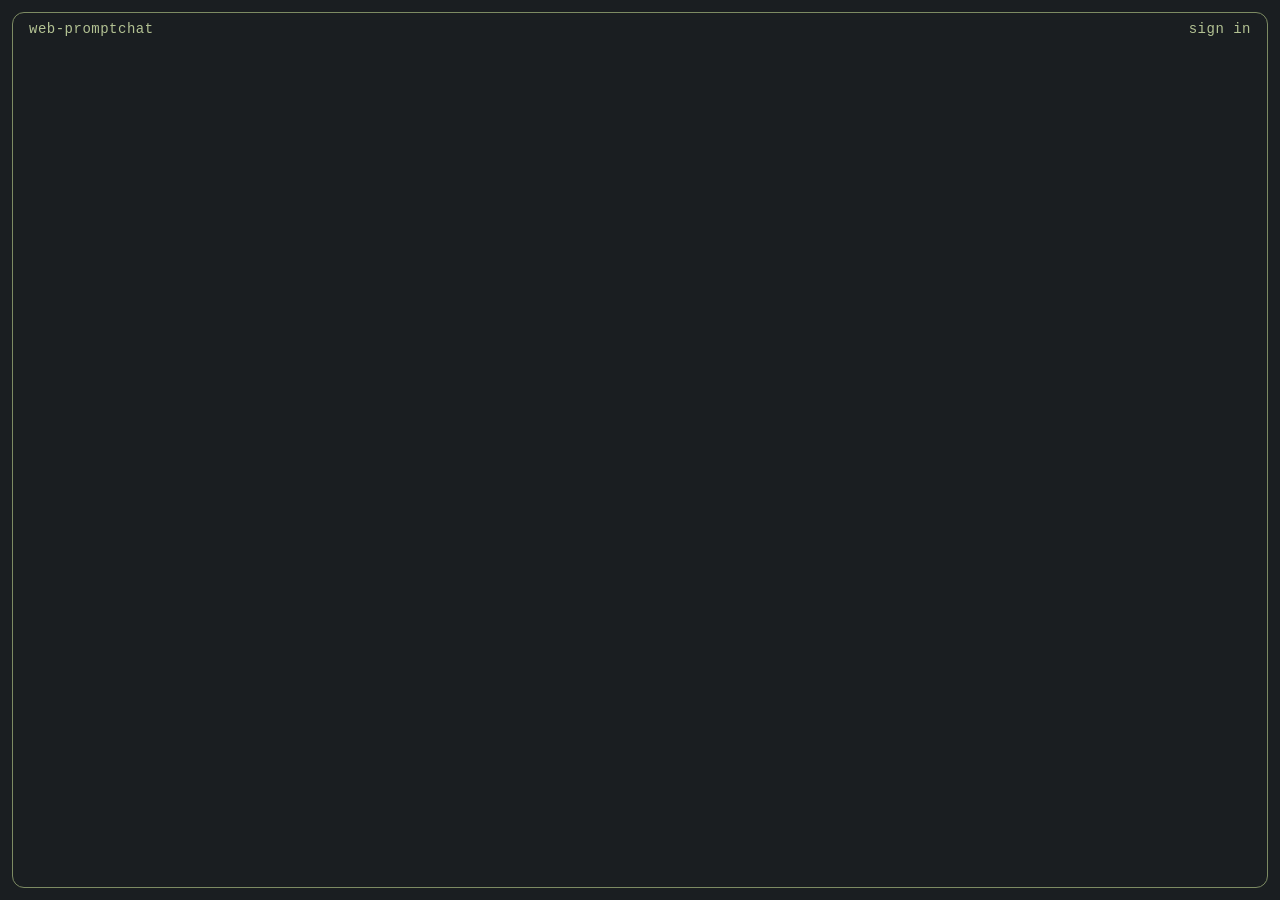
==== landing/index.html @ 28737ecd "Add initial HTML structure for landing page" ====
<!DOCTYPE html>
<html lang="en">
<head>
    <meta charset="UTF-8">
    <meta name="viewport" content="width=device-width, initial-scale=1.0">
    <title>web-promptchat</title>
    <style>
        * {
            box-sizing: border-box;
            margin: 0;
            padding: 0;
        }

        body {
            background-color: #1a1e21;
            font-family: 'Courier New', Courier, monospace;
            min-height: 100vh;
            padding: 12px;
            color: #b3c293;
        }

        .container {
            border: 1px solid #7d8b63;
            border-radius: 12px;
            min-height: calc(100vh - 24px);
            padding: 8px 16px;
        }

        .navbar {
            display: flex;
            justify-content: space-between;
            align-items: center;
            font-size: 14px;
            letter-spacing: 0.5px;
        }

        .nav-link {
            color: #b3c293;
            text-decoration: none;
            cursor: pointer;
        }

        .nav-link:hover {
            opacity: 0.8;
        }
    </style>
</head>
<body>
    <div class="container">
        <nav class="navbar">
            <a href="#" class="nav-link">web-promptchat</a>
            <a href="#" class="nav-link">sign in</a>
        </nav>
    </div>
</body>
</html>
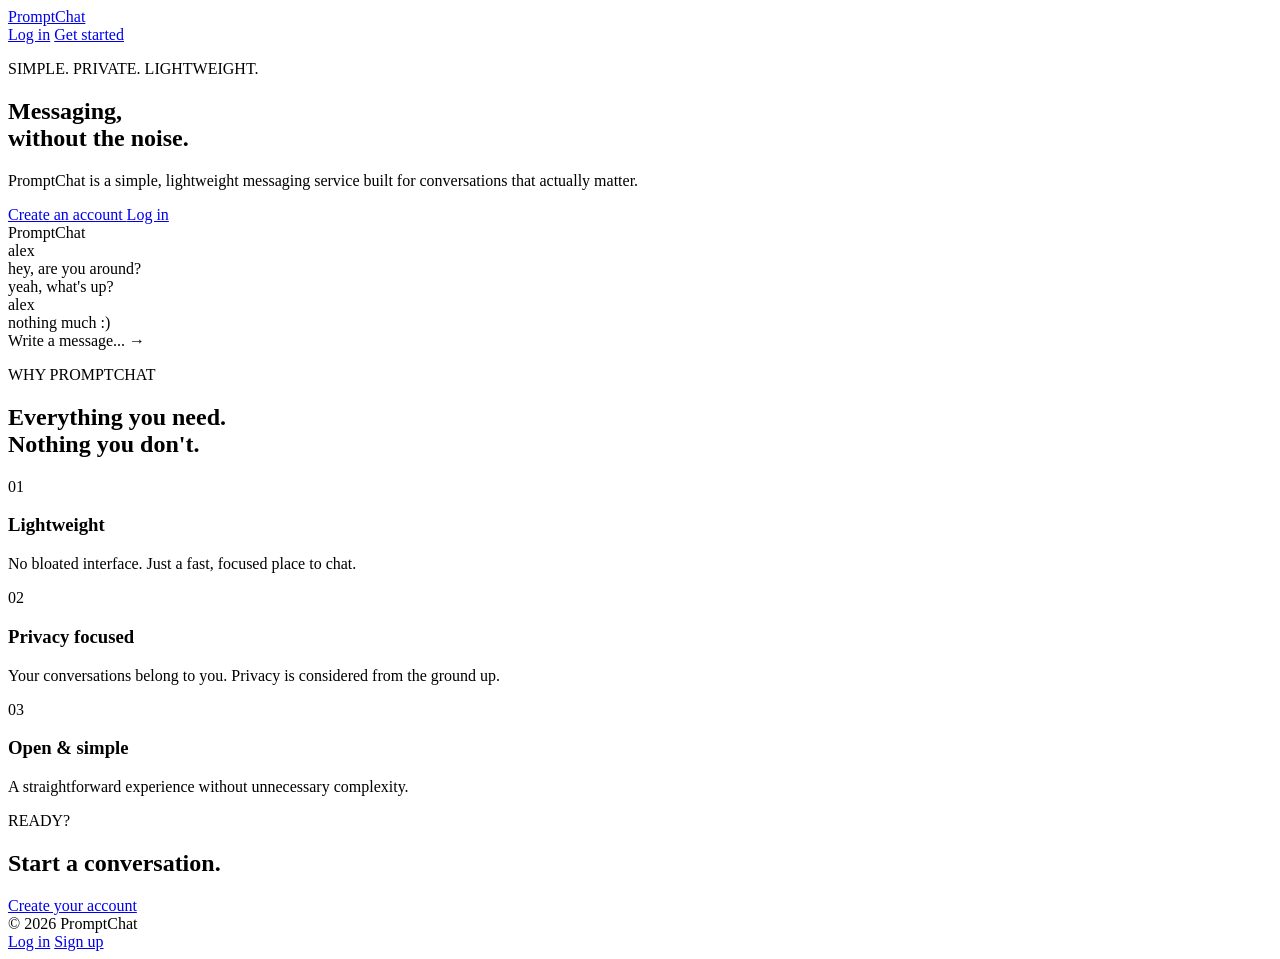
==== commit 5979650b: "Revamp landing page with new content and styles" ====
--- a/landing/index.html
+++ b/landing/index.html
@@ -1,56 +1,149 @@
 <!DOCTYPE html>
-<html lang="en">
-<head>
-    <meta charset="UTF-8">
-    <meta name="viewport" content="width=device-width, initial-scale=1.0">
-    <title>web-promptchat</title>
-    <style>
-        * {
-            box-sizing: border-box;
-            margin: 0;
-            padding: 0;
-        }
 
-        body {
-            background-color: #1a1e21;
-            font-family: 'Courier New', Courier, monospace;
-            min-height: 100vh;
-            padding: 12px;
-            color: #b3c293;
-        }
+<html lang="en"> <head> <meta charset="UTF-8"> <meta name="viewport" content="width=device-width, initial-scale=1.0"> <title>PromptChat — Messaging without the noise</title> <link rel="stylesheet" href="../css/landing.css"> </head>
 
-        .container {
-            border: 1px solid #7d8b63;
-            border-radius: 12px;
-            min-height: calc(100vh - 24px);
-            padding: 8px 16px;
-        }
+<body>
 
-        .navbar {
-            display: flex;
-            justify-content: space-between;
-            align-items: center;
-            font-size: 14px;
-            letter-spacing: 0.5px;
-        }
+<header class="navbar"> <a href="./" class="logo">PromptChat</a>
 
-        .nav-link {
-            color: #b3c293;
-            text-decoration: none;
-            cursor: pointer;
-        }
+<nav>
+    <a href="../login/">Log in</a>
+    <a href="../signup/" class="nav-button">Get started</a>
+</nav>
 
-        .nav-link:hover {
-            opacity: 0.8;
-        }
-    </style>
-</head>
-<body>
-    <div class="container">
-        <nav class="navbar">
-            <a href="#" class="nav-link">web-promptchat</a>
-            <a href="#" class="nav-link">sign in</a>
-        </nav>
+</header>
+
+<main>
+
+<section class="hero">
+
+    <div class="hero-content">
+        <p class="eyebrow">SIMPLE. PRIVATE. LIGHTWEIGHT.</p>
+
+        <h1>
+            Messaging,<br>
+            without the noise.
+        </h1>
+
+        <p class="hero-text">
+            PromptChat is a simple, lightweight messaging service
+            built for conversations that actually matter.
+        </p>
+
+        <div class="hero-actions">
+            <a href="../signup/" class="primary-button">
+                Create an account
+            </a>
+
+            <a href="../login/" class="secondary-button">
+                Log in
+            </a>
+        </div>
     </div>
-</body>
-</html>
+
+    <div class="chat-preview">
+
+        <div class="preview-header">
+            <span class="status-dot"></span>
+            <span>PromptChat</span>
+        </div>
+
+        <div class="messages">
+
+            <div class="message other">
+                <span class="message-name">alex</span>
+                <div class="bubble">
+                    hey, are you around?
+                </div>
+            </div>
+
+            <div class="message own">
+                <div class="bubble">
+                    yeah, what's up?
+                </div>
+            </div>
+
+            <div class="message other">
+                <span class="message-name">alex</span>
+                <div class="bubble">
+                    nothing much :)
+                </div>
+            </div>
+
+        </div>
+
+        <div class="preview-input">
+            <span>Write a message...</span>
+            <span class="send-icon">→</span>
+        </div>
+
+    </div>
+
+</section>
+
+<section class="features">
+
+    <div class="section-heading">
+        <p class="eyebrow">WHY PROMPTCHAT</p>
+        <h2>Everything you need.<br>Nothing you don't.</h2>
+    </div>
+
+    <div class="feature-grid">
+
+        <article class="feature-card">
+            <div class="feature-number">01</div>
+            <h3>Lightweight</h3>
+            <p>
+                No bloated interface. Just a fast,
+                focused place to chat.
+            </p>
+        </article>
+
+        <article class="feature-card">
+            <div class="feature-number">02</div>
+            <h3>Privacy focused</h3>
+            <p>
+                Your conversations belong to you.
+                Privacy is considered from the ground up.
+            </p>
+        </article>
+
+        <article class="feature-card">
+            <div class="feature-number">03</div>
+            <h3>Open & simple</h3>
+            <p>
+                A straightforward experience without
+                unnecessary complexity.
+            </p>
+        </article>
+
+    </div>
+
+</section>
+
+<section class="cta">
+
+    <p class="eyebrow">READY?</p>
+
+    <h2>Start a conversation.</h2>
+
+    <a href="../signup/" class="primary-button">
+        Create your account
+    </a>
+
+</section>
+
+</main>
+
+<footer> <span>© 2026 PromptChat</span>
+
+<div>
+    <a href="../login/">Log in</a>
+    <a href="../signup/">Sign up</a>
+</div>
+
+</footer>
+
+<script> /* * Temporary session check. * * This will be replaced with a real backend * authentication check once the auth API exists. */ const loggedIn = localStorage.getItem("promptchat_logged_in"); if (loggedIn === "true") { window.location.replace("../home/"); } </script>
+
+</body> </html>
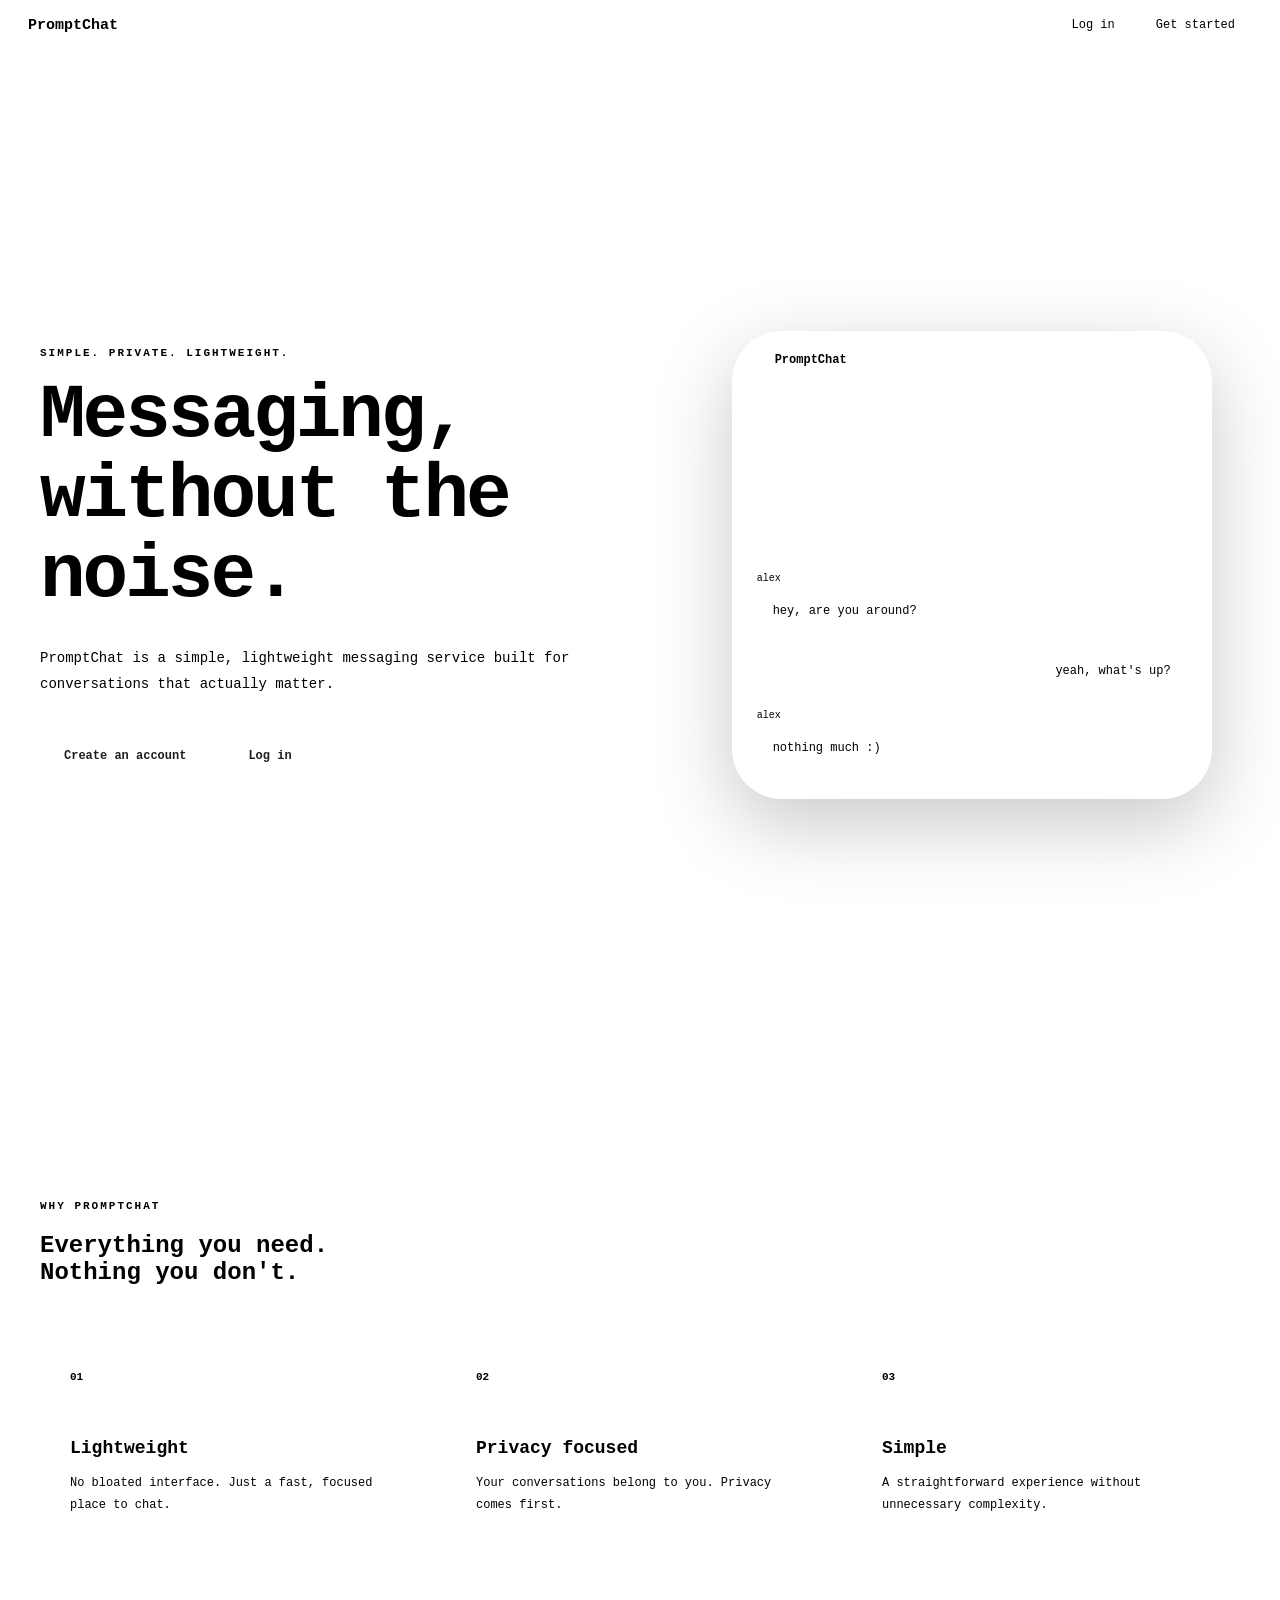
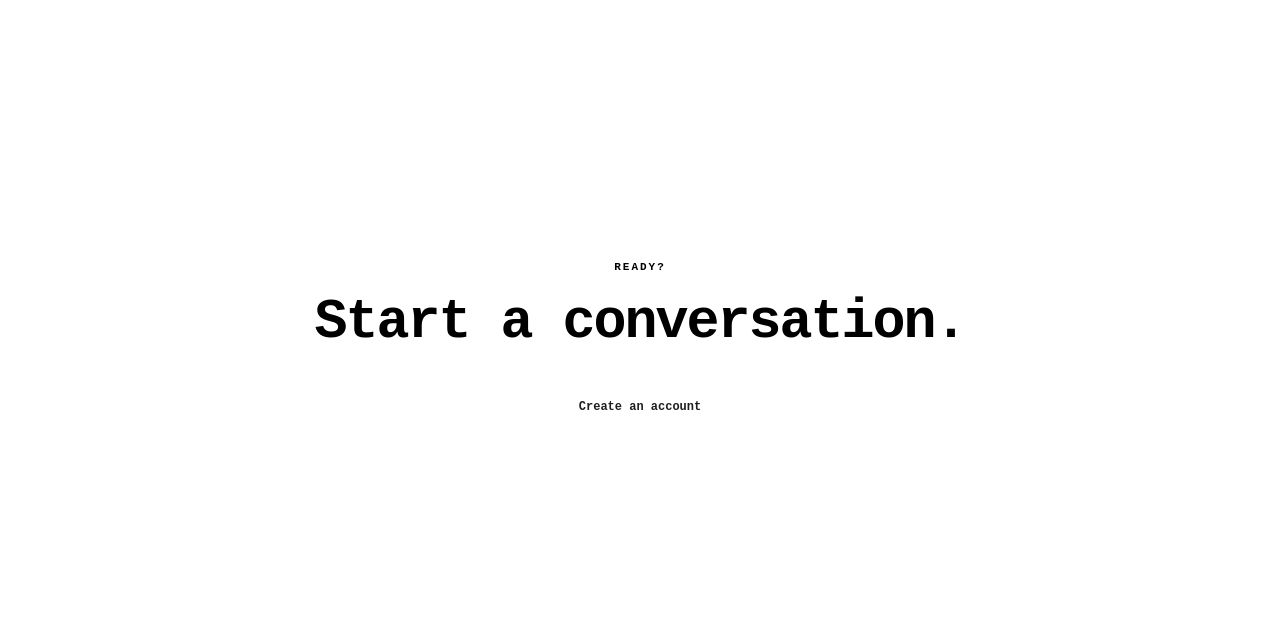
==== commit f326800d: "Refactor landing page HTML structure and content" ====
--- a/landing/index.html
+++ b/landing/index.html
@@ -1,149 +1,121 @@
 <!DOCTYPE html>
-
-<html lang="en"> <head> <meta charset="UTF-8"> <meta name="viewport" content="width=device-width, initial-scale=1.0"> <title>PromptChat — Messaging without the noise</title> <link rel="stylesheet" href="../css/landing.css"> </head>
+<html lang="en">
+<head>
+    <meta charset="UTF-8">
+    <meta name="viewport" content="width=device-width, initial-scale=1.0">
+    <title>PromptChat</title>
+    <link rel="stylesheet" href="../css/landing.css">
+</head>
 
 <body>
 
-<header class="navbar"> <a href="./" class="logo">PromptChat</a>
+<header class="navbar">
+    <a href="../landing/" class="logo">PromptChat</a>
 
-<nav>
-    <a href="../login/">Log in</a>
-    <a href="../signup/" class="nav-button">Get started</a>
-</nav>
-
+    <nav>
+        <a href="../login/">Log in</a>
+        <a href="../signup/" class="nav-button">Get started</a>
+    </nav>
 </header>
 
 <main>
 
-<section class="hero">
+    <section class="hero">
 
-    <div class="hero-content">
-        <p class="eyebrow">SIMPLE. PRIVATE. LIGHTWEIGHT.</p>
+        <div class="hero-content">
+            <p class="eyebrow">SIMPLE. PRIVATE. LIGHTWEIGHT.</p>
 
-        <h1>
-            Messaging,<br>
-            without the noise.
-        </h1>
+            <h1>Messaging,<br>without the noise.</h1>
 
-        <p class="hero-text">
-            PromptChat is a simple, lightweight messaging service
-            built for conversations that actually matter.
-        </p>
+            <p class="hero-text">
+                PromptChat is a simple, lightweight messaging service
+                built for conversations that actually matter.
+            </p>
 
-        <div class="hero-actions">
-            <a href="../signup/" class="primary-button">
-                Create an account
-            </a>
-
-            <a href="../login/" class="secondary-button">
-                Log in
-            </a>
-        </div>
-    </div>
-
-    <div class="chat-preview">
-
-        <div class="preview-header">
-            <span class="status-dot"></span>
-            <span>PromptChat</span>
+            <div class="hero-actions">
+                <a href="../signup/" class="primary-button">Create an account</a>
+                <a href="../login/" class="secondary-button">Log in</a>
+            </div>
         </div>
 
-        <div class="messages">
+        <div class="chat-preview">
 
-            <div class="message other">
-                <span class="message-name">alex</span>
-                <div class="bubble">
-                    hey, are you around?
-                </div>
+            <div class="preview-header">
+                <span class="status-dot"></span>
+                <span>PromptChat</span>
             </div>
 
-            <div class="message own">
-                <div class="bubble">
-                    yeah, what's up?
+            <div class="messages">
+
+                <div class="message">
+                    <span class="message-name">alex</span>
+                    <div class="bubble">
+                        hey, are you around?
+                    </div>
                 </div>
-            </div>
 
-            <div class="message other">
-                <span class="message-name">alex</span>
-                <div class="bubble">
-                    nothing much :)
+                <div class="message own">
+                    <div class="bubble">
+                        yeah, what's up?
+                    </div>
                 </div>
+
+                <div class="message">
+                    <span class="message-name">alex</span>
+                    <div class="bubble">
+                        nothing much :)
+                    </div>
+                </div>
+
             </div>
 
         </div>
 
-        <div class="preview-input">
-            <span>Write a message...</span>
-            <span class="send-icon">→</span>
+    </section>
+
+    <section class="features">
+
+        <p class="eyebrow">WHY PROMPTCHAT</p>
+
+        <h2>Everything you need.<br>Nothing you don't.</h2>
+
+        <div class="feature-grid">
+
+            <article class="feature-card">
+                <div class="feature-number">01</div>
+                <h3>Lightweight</h3>
+                <p>No bloated interface. Just a fast, focused place to chat.</p>
+            </article>
+
+            <article class="feature-card">
+                <div class="feature-number">02</div>
+                <h3>Privacy focused</h3>
+                <p>Your conversations belong to you. Privacy comes first.</p>
+            </article>
+
+            <article class="feature-card">
+                <div class="feature-number">03</div>
+                <h3>Simple</h3>
+                <p>A straightforward experience without unnecessary complexity.</p>
+            </article>
+
         </div>
 
-    </div>
+    </section>
 
-</section>
+    <section class="cta">
 
-<section class="features">
+        <p class="eyebrow">READY?</p>
 
-    <div class="section-heading">
-        <p class="eyebrow">WHY PROMPTCHAT</p>
-        <h2>Everything you need.<br>Nothing you don't.</h2>
-    </div>
+        <h2>Start a conversation.</h2>
 
-    <div class="feature-grid">
+        <a href="../signup/" class="primary-button">
+            Create an account
+        </a>
 
-        <article class="feature-card">
-            <div class="feature-number">01</div>
-            <h3>Lightweight</h3>
-            <p>
-                No bloated interface. Just a fast,
-                focused place to chat.
-            </p>
-        </article>
-
-        <article class="feature-card">
-            <div class="feature-number">02</div>
-            <h3>Privacy focused</h3>
-            <p>
-                Your conversations belong to you.
-                Privacy is considered from the ground up.
-            </p>
-        </article>
-
-        <article class="feature-card">
-            <div class="feature-number">03</div>
-            <h3>Open & simple</h3>
-            <p>
-                A straightforward experience without
-                unnecessary complexity.
-            </p>
-        </article>
-
-    </div>
-
-</section>
-
-<section class="cta">
-
-    <p class="eyebrow">READY?</p>
-
-    <h2>Start a conversation.</h2>
-
-    <a href="../signup/" class="primary-button">
-        Create your account
-    </a>
-
-</section>
+    </section>
 
 </main>
 
-<footer> <span>© 2026 PromptChat</span>
-
-<div>
-    <a href="../login/">Log in</a>
-    <a href="../signup/">Sign up</a>
-</div>
-
-</footer>
-
-<script> /* * Temporary session check. * * This will be replaced with a real backend * authentication check once the auth API exists. */ const loggedIn = localStorage.getItem("promptchat_logged_in"); if (loggedIn === "true") { window.location.replace("../home/"); } </script>
-
-</body> </html>
+</body>
+</html>
--- a/css/landing.css
+++ b/css/landing.css
@@ -0,0 +1,456 @@
+@import url("https://fonts.googleapis.com/css2?family=JetBrains+Mono:wght@400;500;600;700&display=swap");
+
+{
+--background-dim: #232a2e;
+--background-alt: #2d353b;
+--bg-green: #a7c080;
+--statusline-1: #475258;
+--text: #d3c6aa;
+--text-muted: #859289;
+--green-dark: #38443c;
+
+--border-width: 3px;
+--radius: 50px;
+
+}
+
+{
+box-sizing: border-box;
+}
+
+html {
+scroll-behavior: smooth;
+}
+
+body {
+margin: 0;
+
+background: var(--background-dim);
+color: var(--text);
+
+font-family: "JetBrains Mono", monospace;
+
+}
+
+a {
+color: inherit;
+text-decoration: none;
+}
+
+.navbar {
+height: 50px;
+padding: 0 28px;
+
+display: flex;
+align-items: center;
+justify-content: space-between;
+
+border-bottom: 3px solid var(--statusline-1);
+
+}
+
+.logo {
+color: var(--bg-green);
+font-size: 15px;
+font-weight: 700;
+}
+
+.navbar nav {
+display: flex;
+align-items: center;
+gap: 24px;
+
+font-size: 12px;
+
+}
+
+.navbar nav > a(.nav-button) {
+color: var(--text-muted);
+}
+
+.nav-button {
+padding: 8px 17px;
+
+border: 2px solid var(--bg-green);
+border-radius: 50px;
+
+color: var(--bg-green);
+
+}
+
+.hero {
+max-width: 1200px;
+min-height: calc(100vh - 50px);
+
+margin: 0 auto;
+padding: 90px 35px;
+
+display: grid;
+grid-template-columns: 1.05fr 0.95fr;
+align-items: center;
+gap: 70px;
+
+}
+
+.eyebrow {
+margin: 0 0 18px;
+
+color: var(--bg-green);
+
+font-size: 11px;
+font-weight: 700;
+letter-spacing: 2px;
+
+}
+
+.hero h1 {
+margin: 0;
+
+font-size: clamp(42px, 6vw, 76px);
+line-height: 1.05;
+letter-spacing: -3px;
+
+}
+
+.hero-text {
+max-width: 580px;
+margin: 28px 0 0;
+
+color: var(--text-muted);
+
+font-size: 14px;
+line-height: 1.9;
+
+}
+
+.hero-actions {
+display: flex;
+align-items: center;
+gap: 14px;
+
+margin-top: 35px;
+
+}
+
+.primary-button,
+.secondary-button {
+display: inline-flex;
+align-items: center;
+justify-content: center;
+
+min-height: 50px;
+padding: 0 24px;
+
+border: 3px solid var(--bg-green);
+border-radius: 50px;
+
+font-size: 12px;
+font-weight: 700;
+
+transition: transform 0.15s ease, opacity 0.15s ease;
+
+}
+
+.primary-button {
+background: var(--bg-green);
+color: var(--background-dim);
+}
+
+.secondary-button {
+color: var(--bg-green);
+}
+
+.primary-button,
+.secondary-button {
+opacity: 0.88;
+transform: translateY(-2px);
+}
+
+.chat-preview {
+width: 100%;
+max-width: 480px;
+
+margin: 0 auto;
+
+border: 3px solid var(--statusline-1);
+border-radius: 50px;
+
+overflow: hidden;
+
+background: var(--background-alt);
+
+box-shadow: 0 25px 80px rgba(0, 0, 0, 0.22);
+
+}
+
+.preview-header {
+height: 58px;
+padding: 0 25px;
+
+display: flex;
+align-items: center;
+gap: 10px;
+
+border-bottom: 3px solid var(--statusline-1);
+
+font-size: 12px;
+font-weight: 700;
+
+}
+
+.status-dot {
+width: 8px;
+height: 8px;
+
+border-radius: 50%;
+
+background: var(--bg-green);
+
+}
+
+.messages {
+min-height: 350px;
+padding: 30px 25px;
+
+display: flex;
+flex-direction: column;
+justify-content: flex-end;
+gap: 18px;
+
+}
+
+.message {
+display: flex;
+flex-direction: column;
+gap: 6px;
+}
+
+.message-name {
+color: var(--text-muted);
+font-size: 10px;
+}
+
+.message.own {
+align-items: flex-end;
+}
+
+.bubble {
+width: fit-content;
+max-width: 75%;
+
+padding: 12px 16px;
+
+border: 2px solid var(--statusline-1);
+border-radius: 22px;
+
+font-size: 12px;
+line-height: 1.5;
+
+}
+
+.message.own .bubble {
+border-color: var(--bg-green);
+background: var(--green-dark);
+}
+
+.preview-input {
+margin: 0 20px 20px;
+padding: 14px 17px;
+
+display: flex;
+align-items: center;
+justify-content: space-between;
+
+border: 3px solid var(--statusline-1);
+border-radius: 50px;
+
+color: var(--text-muted);
+
+font-size: 11px;
+
+}
+
+.send-icon {
+color: var(--bg-green);
+font-size: 17px;
+}
+
+.features {
+max-width: 1200px;
+
+margin: 0 auto;
+padding: 120px 35px;
+
+}
+
+.section-heading h2 {
+margin: 0;
+
+font-size: clamp(30px, 4vw, 48px);
+line-height: 1.2;
+letter-spacing: -2px;
+
+}
+
+.feature-grid {
+margin-top: 55px;
+
+display: grid;
+grid-template-columns: repeat(3, 1fr);
+gap: 18px;
+
+}
+
+.feature-card {
+min-height: 250px;
+padding: 30px;
+
+border: 3px solid var(--statusline-1);
+border-radius: 40px;
+
+background: var(--background-alt);
+
+}
+
+.feature-number {
+color: var(--bg-green);
+font-size: 11px;
+font-weight: 700;
+}
+
+.feature-card h3 {
+margin: 55px 0 15px;
+
+font-size: 18px;
+
+}
+
+.feature-card p {
+margin: 0;
+
+color: var(--text-muted);
+
+font-size: 12px;
+line-height: 1.8;
+
+}
+
+.cta {
+margin: 0 35px 100px;
+padding: 90px 30px;
+
+border: 3px solid var(--statusline-1);
+border-radius: 50px;
+
+background: var(--background-alt);
+
+text-align: center;
+
+}
+
+.cta h2 {
+margin: 0 0 30px;
+
+font-size: clamp(32px, 5vw, 55px);
+letter-spacing: -2px;
+
+}
+
+footer {
+min-height: 80px;
+padding: 0 35px;
+
+display: flex;
+align-items: center;
+justify-content: space-between;
+
+border-top: 3px solid var(--statusline-1);
+
+color: var(--text-muted);
+
+font-size: 10px;
+
+}
+
+footer div {
+display: flex;
+gap: 20px;
+}
+
+footer a {
+color: var(--bg-green);
+}
+
+@media (max-width: 850px) {
+.hero {
+grid-template-columns: 1fr;
+padding-top: 70px;
+padding-bottom: 70px;
+}
+
+.chat-preview {
+    max-width: 520px;
+}
+
+.feature-grid {
+    grid-template-columns: 1fr;
+}
+
+}
+
+@media (max-width: 520px) {
+.navbar {
+padding: 0 17px;
+}
+
+.navbar nav {
+    gap: 12px;
+}
+
+.nav-button {
+    padding: 7px 12px;
+}
+
+.hero,
+.features {
+    padding-left: 20px;
+    padding-right: 20px;
+}
+
+.hero h1 {
+    letter-spacing: -2px;
+}
+
+.hero-actions {
+    flex-direction: column;
+    align-items: stretch;
+}
+
+.primary-button,
+.secondary-button {
+    width: 100%;
+}
+
+.chat-preview {
+    border-radius: 38px;
+}
+
+.messages {
+    min-height: 280px;
+}
+
+.cta {
+    margin-left: 20px;
+    margin-right: 20px;
+    border-radius: 38px;
+}
+
+footer {
+    padding: 20px;
+
+    flex-direction: column;
+    justify-content: center;
+    gap: 12px;
+}
+
+}
